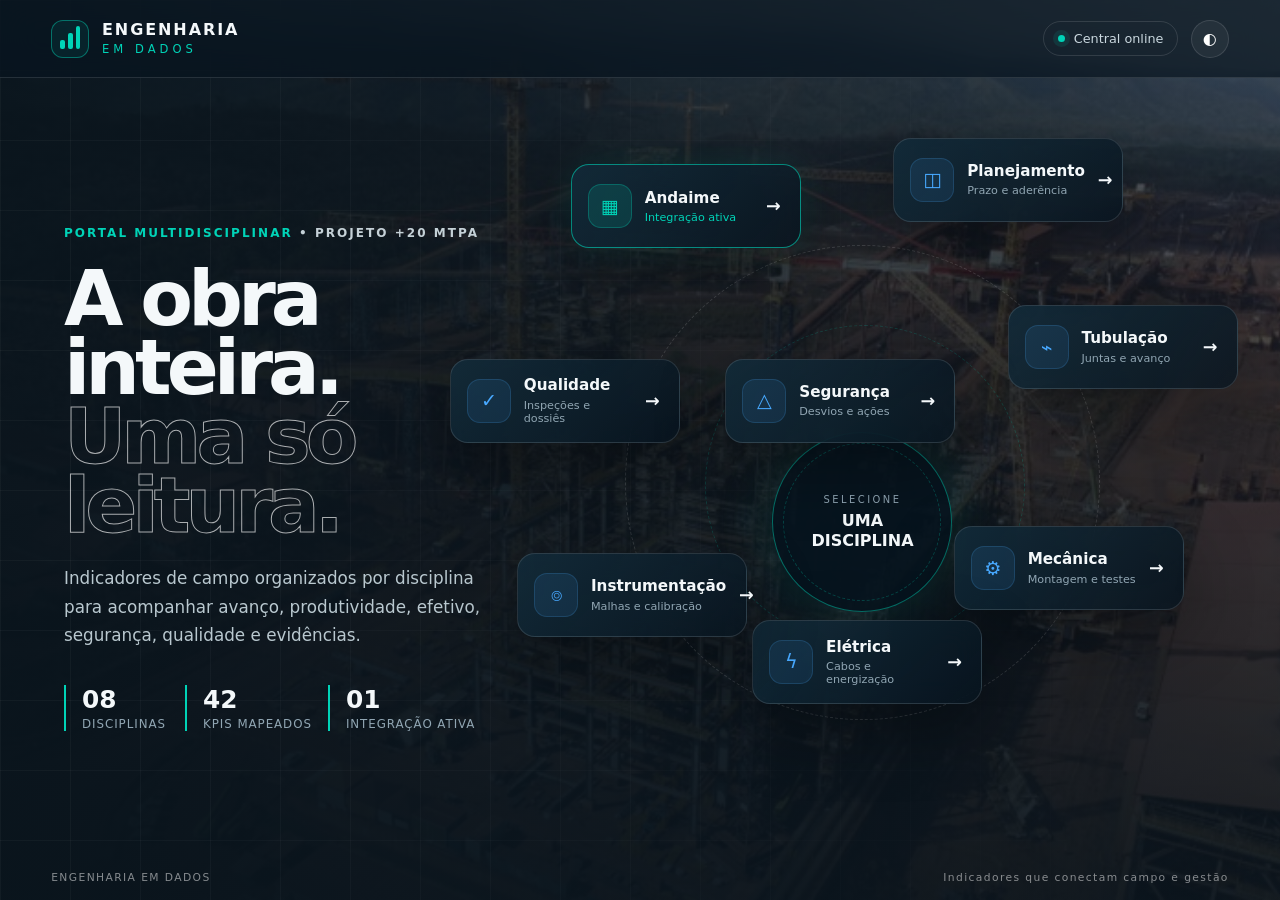
==== index.html @ c49f6bdc "Add files via upload" ====
<!doctype html>
<html lang="pt-BR">
<head>
  <meta charset="utf-8">
  <meta name="viewport" content="width=device-width,initial-scale=1">
  <meta name="theme-color" content="#07141f">
  <meta name="description" content="Engenharia em Dados — indicadores multidisciplinares para transformar dados de campo em decisões.">
  <title>Engenharia em Dados | Central de Indicadores</title>
  <link rel="icon" type="image/svg+xml" href="data:image/svg+xml,%3Csvg xmlns='http://www.w3.org/2000/svg' viewBox='0 0 64 64'%3E%3Crect width='64' height='64' rx='14' fill='%2307141f'/%3E%3Cpath d='M14 45V31h8v14zm14 0V20h8v25zm14 0V11h8v34z' fill='%2300d3b7'/%3E%3C/svg%3E">
  <link rel="stylesheet" href="assets/styles.css">
</head>
<body class="home-page">
  <a class="skip-link" href="#disciplinas">Ir para as disciplinas</a>
  <header class="site-header glass">
    <a class="brand" href="index.html" aria-label="Engenharia em Dados — início">
      <span class="brand-mark" aria-hidden="true"><i></i><i></i><i></i></span>
      <span><strong>ENGENHARIA</strong><em>EM DADOS</em></span>
    </a>
    <div class="header-actions">
      <span class="live-pill"><span></span> Central online</span>
      <button class="icon-button" id="themeToggle" aria-label="Alternar contraste" title="Alternar contraste">◐</button>
    </div>
  </header>

  <main>
    <section class="hero" aria-labelledby="titulo-principal">
      <div class="hero-backdrop" aria-hidden="true"></div>
      <div class="hero-grid" aria-hidden="true"></div>
      <div class="hero-content">
        <p class="eyebrow"><span>PORTAL MULTIDISCIPLINAR</span> • PROJETO +20 MTPA</p>
        <h1 id="titulo-principal">A obra inteira.<br><span>Uma só leitura.</span></h1>
        <p class="hero-copy">Indicadores de campo organizados por disciplina para acompanhar avanço, produtividade, efetivo, segurança, qualidade e evidências.</p>
        <div class="hero-summary" aria-label="Resumo do portal">
          <div><strong>08</strong><span>disciplinas</span></div>
          <div><strong>42</strong><span>KPIs mapeados</span></div>
          <div><strong>01</strong><span>integração ativa</span></div>
        </div>
      </div>

      <div class="discipline-orbit" id="disciplinas" aria-label="Escolha uma disciplina">
        <div class="orbit-title"><span>SELECIONE</span><strong>UMA DISCIPLINA</strong></div>
        <a class="discipline-node node-primary" href="andaime.html" style="--x:4%;--y:4%;--delay:0s">
          <span class="node-icon">▦</span><span><strong>Andaime</strong><small>Integração ativa</small></span><b>→</b>
        </a>
        <a class="discipline-node" href="planejamento.html" style="--x:52%;--y:0%;--delay:.3s">
          <span class="node-icon">◫</span><span><strong>Planejamento</strong><small>Prazo e aderência</small></span><b>→</b>
        </a>
        <a class="discipline-node" href="tubulacao.html" style="--x:69%;--y:25%;--delay:.7s">
          <span class="node-icon">⌁</span><span><strong>Tubulação</strong><small>Juntas e avanço</small></span><b>→</b>
        </a>
        <a class="discipline-node" href="mecanica.html" style="--x:61%;--y:58%;--delay:1s">
          <span class="node-icon">⚙</span><span><strong>Mecânica</strong><small>Montagem e testes</small></span><b>→</b>
        </a>
        <a class="discipline-node" href="eletrica.html" style="--x:31%;--y:72%;--delay:.5s">
          <span class="node-icon">ϟ</span><span><strong>Elétrica</strong><small>Cabos e energização</small></span><b>→</b>
        </a>
        <a class="discipline-node" href="instrumentacao.html" style="--x:-4%;--y:62%;--delay:.8s">
          <span class="node-icon">⌾</span><span><strong>Instrumentação</strong><small>Malhas e calibração</small></span><b>→</b>
        </a>
        <a class="discipline-node" href="qualidade.html" style="--x:-14%;--y:33%;--delay:.2s">
          <span class="node-icon">✓</span><span><strong>Qualidade</strong><small>Inspeções e dossiês</small></span><b>→</b>
        </a>
        <a class="discipline-node" href="seguranca.html" style="--x:27%;--y:33%;--delay:1.1s">
          <span class="node-icon">△</span><span><strong>Segurança</strong><small>Desvios e ações</small></span><b>→</b>
        </a>
        <div class="orbit-ring ring-one" aria-hidden="true"></div>
        <div class="orbit-ring ring-two" aria-hidden="true"></div>
      </div>
    </section>
  </main>

  <footer class="home-footer">
    <span>ENGENHARIA EM DADOS</span>
    <span>Indicadores que conectam campo e gestão</span>
  </footer>
  <script src="assets/app.js"></script>
</body>
</html>
---- assets/styles.css ----
:root{--bg:#07141f;--panel:#0d2230;--panel2:#112b3a;--line:rgba(255,255,255,.12);--text:#f4f8fa;--muted:#91a6b3;--accent:#00d3b7;--accent2:#ffb619;--danger:#ff5964;--info:#48a9ff;--shadow:0 24px 70px rgba(0,0,0,.32);--radius:22px}
*{box-sizing:border-box}html{scroll-behavior:smooth}body{margin:0;background:var(--bg);color:var(--text);font-family:Inter,ui-sans-serif,system-ui,-apple-system,BlinkMacSystemFont,"Segoe UI",sans-serif;min-height:100vh}a{color:inherit;text-decoration:none}button{font:inherit}.skip-link{position:fixed;left:1rem;top:-5rem;padding:.8rem 1rem;background:#fff;color:#000;z-index:1000;border-radius:.5rem}.skip-link:focus{top:1rem}.glass{background:rgba(7,20,31,.72);backdrop-filter:blur(18px);-webkit-backdrop-filter:blur(18px)}
.site-header{height:78px;display:flex;align-items:center;justify-content:space-between;padding:0 clamp(1rem,4vw,4rem);position:fixed;inset:0 0 auto;z-index:50;border-bottom:1px solid var(--line)}.brand{display:flex;gap:.8rem;align-items:center}.brand>span:last-child{display:flex;flex-direction:column;line-height:.9}.brand strong{font-size:1rem;letter-spacing:.12em}.brand em{font-size:.72rem;color:var(--accent);font-style:normal;letter-spacing:.35em;margin-top:.38rem}.brand-mark{width:38px;height:38px;display:flex;gap:3px;align-items:flex-end;padding:8px;border:1px solid rgba(0,211,183,.45);border-radius:12px;background:rgba(0,211,183,.08)}.brand-mark i{display:block;width:6px;background:var(--accent);border-radius:2px}.brand-mark i:nth-child(1){height:9px}.brand-mark i:nth-child(2){height:16px}.brand-mark i:nth-child(3){height:23px}.header-actions{display:flex;gap:.8rem;align-items:center}.live-pill{display:flex;align-items:center;gap:.55rem;color:#c9d7de;font-size:.8rem;padding:.55rem .85rem;border:1px solid var(--line);border-radius:99px}.live-pill>span{width:7px;height:7px;background:var(--accent);border-radius:50%;box-shadow:0 0 0 5px rgba(0,211,183,.1)}.icon-button{width:38px;height:38px;border:1px solid var(--line);border-radius:50%;color:#fff;background:rgba(255,255,255,.05);cursor:pointer}
.hero{min-height:100vh;position:relative;overflow:hidden;display:grid;grid-template-columns:minmax(320px,.8fr) minmax(610px,1.2fr);align-items:center;padding:110px clamp(1.2rem,5vw,6rem) 65px;gap:2rem}.hero-backdrop{position:absolute;inset:0;background:linear-gradient(90deg,rgba(7,20,31,.97) 0%,rgba(7,20,31,.82) 42%,rgba(7,20,31,.54) 100%),linear-gradient(0deg,rgba(7,20,31,.85),rgba(7,20,31,.1)),url("obra-s11d.jpeg") center/cover no-repeat;filter:saturate(.8)}.hero-grid{position:absolute;inset:0;background-image:linear-gradient(rgba(255,255,255,.035) 1px,transparent 1px),linear-gradient(90deg,rgba(255,255,255,.035) 1px,transparent 1px);background-size:70px 70px;mask-image:linear-gradient(90deg,#000,transparent)}.hero-content,.discipline-orbit{position:relative;z-index:2}.eyebrow{color:#c5d1d7;font-weight:600;font-size:.75rem;letter-spacing:.17em}.eyebrow span{color:var(--accent)}.hero h1{font-size:clamp(3.2rem,6vw,6.8rem);line-height:.9;letter-spacing:-.065em;margin:1.5rem 0}.hero h1 span{color:transparent;-webkit-text-stroke:1px rgba(255,255,255,.65)}.hero-copy{max-width:590px;color:#b9c8cf;font-size:1.05rem;line-height:1.7}.hero-summary{margin-top:2.2rem;display:flex;gap:1rem}.hero-summary div{display:flex;flex-direction:column;padding-left:1rem;border-left:2px solid var(--accent);min-width:105px}.hero-summary strong{font-size:1.55rem}.hero-summary span{color:var(--muted);font-size:.74rem;text-transform:uppercase;letter-spacing:.08em;margin-top:.2rem}
.discipline-orbit{height:670px;min-width:650px}.orbit-title{position:absolute;left:34%;top:44%;width:180px;height:180px;border-radius:50%;display:flex;flex-direction:column;align-items:center;justify-content:center;text-align:center;background:rgba(7,20,31,.85);border:1px solid rgba(0,211,183,.48);box-shadow:0 0 60px rgba(0,211,183,.12);z-index:4}.orbit-title:before{content:"";position:absolute;inset:10px;border:1px dashed rgba(0,211,183,.25);border-radius:50%}.orbit-title span{font-size:.62rem;letter-spacing:.25em;color:var(--muted)}.orbit-title strong{font-size:1rem;max-width:110px;line-height:1.25;margin-top:.4rem}.orbit-ring{position:absolute;border:1px dashed rgba(255,255,255,.14);border-radius:50%;pointer-events:none}.ring-one{width:475px;height:475px;left:12%;top:16%;animation:spin 40s linear infinite}.ring-two{width:320px;height:320px;left:24%;top:28%;border-color:rgba(0,211,183,.18);animation:spin 26s linear reverse infinite}.discipline-node{--x:0;--y:0;position:absolute;left:var(--x);top:var(--y);width:230px;min-height:84px;padding:1rem;display:grid;grid-template-columns:44px 1fr 18px;align-items:center;gap:.8rem;background:linear-gradient(135deg,rgba(18,43,58,.9),rgba(7,20,31,.78));border:1px solid var(--line);border-radius:18px;box-shadow:var(--shadow);backdrop-filter:blur(14px);animation:float 5s ease-in-out infinite;animation-delay:var(--delay);transition:.25s ease;z-index:5}.discipline-node:hover,.discipline-node:focus-visible{transform:translateY(-7px) scale(1.025);border-color:var(--accent);background:rgba(13,34,48,.96);outline:none}.discipline-node:hover b{transform:translateX(4px);color:var(--accent)}.discipline-node strong{display:block;font-size:.95rem}.discipline-node small{display:block;color:var(--muted);font-size:.7rem;margin-top:.28rem}.discipline-node b{font-size:1.1rem;transition:.2s}.node-icon{width:44px;height:44px;border-radius:13px;display:grid;place-items:center;background:rgba(72,169,255,.1);color:var(--info);font-size:1.2rem;border:1px solid rgba(72,169,255,.18)}.node-primary{border-color:rgba(0,211,183,.6);box-shadow:0 24px 70px rgba(0,0,0,.3),0 0 36px rgba(0,211,183,.12)}.node-primary .node-icon{background:rgba(0,211,183,.14);color:var(--accent);border-color:rgba(0,211,183,.28)}.node-primary small{color:var(--accent)}.home-footer{position:absolute;bottom:0;left:0;right:0;z-index:10;display:flex;justify-content:space-between;padding:1rem clamp(1rem,4vw,4rem);font-size:.67rem;letter-spacing:.13em;color:rgba(255,255,255,.5)}
@keyframes float{0%,100%{margin-top:0}50%{margin-top:-9px}}@keyframes spin{to{transform:rotate(360deg)}}

/* Dashboard */
.dashboard-page{background:#07131d}.dashboard-header{position:sticky}.dashboard-shell{display:grid;grid-template-columns:260px 1fr;min-height:100vh;padding-top:78px}.sidebar{position:sticky;top:78px;height:calc(100vh - 78px);padding:1.3rem 1rem;border-right:1px solid var(--line);background:#081923;overflow:auto}.side-back{display:flex;align-items:center;gap:.7rem;padding:.75rem;color:var(--muted);font-size:.85rem;border-radius:10px}.side-back:hover{background:rgba(255,255,255,.05);color:#fff}.discipline-badge{margin:1rem 0 1.5rem;padding:1rem;border:1px solid rgba(0,211,183,.22);background:linear-gradient(135deg,rgba(0,211,183,.11),rgba(72,169,255,.05));border-radius:16px}.discipline-badge small{color:var(--accent);font-size:.65rem;letter-spacing:.16em}.discipline-badge h2{margin:.45rem 0 0;font-size:1.25rem}.side-nav{display:flex;flex-direction:column;gap:.35rem}.side-nav a{display:flex;align-items:center;gap:.75rem;padding:.78rem;border-radius:10px;color:#9eb0ba;font-size:.86rem}.side-nav a.active,.side-nav a:hover{background:rgba(255,255,255,.055);color:#fff}.side-nav a.active{border-left:2px solid var(--accent)}.side-foot{margin-top:2rem;padding:1rem;border:1px solid var(--line);border-radius:14px;font-size:.75rem;color:var(--muted);line-height:1.55}.side-foot strong{color:#fff;display:block;margin-bottom:.3rem}.dashboard-main{padding:2rem clamp(1rem,3vw,3rem) 4rem;min-width:0}.dash-top{display:flex;justify-content:space-between;align-items:flex-end;gap:1rem;margin-bottom:1.5rem}.dash-top p{margin:0;color:var(--accent);font-size:.72rem;letter-spacing:.14em}.dash-top h1{margin:.4rem 0 0;font-size:clamp(1.8rem,3vw,3rem);letter-spacing:-.04em}.dash-date{color:var(--muted);font-size:.8rem;border:1px solid var(--line);padding:.65rem .9rem;border-radius:12px;background:rgba(255,255,255,.025)}.integration-banner{display:flex;justify-content:space-between;gap:1rem;align-items:center;padding:1rem 1.2rem;border:1px solid rgba(0,211,183,.3);background:linear-gradient(90deg,rgba(0,211,183,.1),rgba(0,211,183,.03));border-radius:16px;margin-bottom:1.2rem}.integration-banner strong{display:block;font-size:.9rem}.integration-banner span{color:var(--muted);font-size:.75rem}.integration-banner a{padding:.7rem 1rem;background:var(--accent);color:#04201b;font-weight:800;border-radius:10px;font-size:.78rem}.integration-banner.inactive{border-color:var(--line);background:rgba(255,255,255,.025)}.integration-banner.inactive a{background:#203541;color:#98aab3;pointer-events:none}.kpi-grid{display:grid;grid-template-columns:repeat(4,minmax(150px,1fr));gap:1rem}.kpi-card,.panel{background:linear-gradient(145deg,rgba(17,43,58,.82),rgba(10,27,38,.86));border:1px solid var(--line);border-radius:var(--radius);box-shadow:0 15px 40px rgba(0,0,0,.13)}.kpi-card{padding:1.15rem;position:relative;overflow:hidden}.kpi-card:after{content:"";position:absolute;width:70px;height:70px;right:-25px;top:-25px;border-radius:50%;background:var(--card-color, var(--accent));opacity:.08}.kpi-label{display:flex;justify-content:space-between;color:var(--muted);font-size:.72rem;text-transform:uppercase;letter-spacing:.07em}.kpi-value{font-size:2rem;font-weight:800;margin:.65rem 0 .4rem;letter-spacing:-.05em}.kpi-foot{font-size:.72rem;color:#a9bac3}.trend-up{color:var(--accent)}.trend-warn{color:var(--accent2)}.trend-down{color:var(--danger)}.dashboard-grid{display:grid;grid-template-columns:1.35fr .85fr;gap:1rem;margin-top:1rem}.panel{padding:1.2rem;min-width:0}.panel-wide{grid-column:1/-1}.panel-head{display:flex;justify-content:space-between;align-items:center;margin-bottom:1.1rem}.panel-head h3{font-size:.95rem;margin:0}.panel-head span{color:var(--muted);font-size:.7rem}.bar-chart{height:230px;display:flex;align-items:flex-end;gap:clamp(.4rem,2vw,1rem);padding-top:1rem;border-bottom:1px solid var(--line);background:repeating-linear-gradient(to top,transparent 0,transparent 54px,rgba(255,255,255,.045) 55px)}.bar-col{height:100%;flex:1;display:flex;flex-direction:column;justify-content:flex-end;align-items:center;gap:.5rem}.bar{width:min(42px,70%);height:var(--h);background:linear-gradient(to top,var(--accent),#55ead6);border-radius:8px 8px 2px 2px;position:relative;min-height:5px}.bar.plan{position:absolute;bottom:0;width:100%;height:var(--plan);background:transparent;border-top:2px dashed rgba(255,182,25,.75);border-radius:0}.bar-col small{color:var(--muted);font-size:.65rem}.bar-col b{font-size:.68rem}.donut-wrap{display:grid;place-items:center;padding:1rem 0}.donut{width:170px;height:170px;border-radius:50%;display:grid;place-items:center;background:conic-gradient(var(--accent) 0 72%,var(--accent2) 72% 86%,var(--danger) 86% 100%);position:relative}.donut:after{content:"";position:absolute;inset:24px;border-radius:50%;background:#102633}.donut-center{z-index:2;text-align:center}.donut-center strong{display:block;font-size:1.8rem}.donut-center span{font-size:.68rem;color:var(--muted)}.legend{display:flex;justify-content:center;gap:.8rem;flex-wrap:wrap;color:var(--muted);font-size:.68rem}.legend i{display:inline-block;width:7px;height:7px;border-radius:50%;margin-right:.3rem}.activity-list{display:grid;grid-template-columns:repeat(3,1fr);gap:.8rem}.activity{padding:1rem;border:1px solid var(--line);border-radius:14px;background:rgba(255,255,255,.018)}.activity-top{display:flex;justify-content:space-between;gap:.5rem;font-size:.75rem}.activity-top strong{white-space:nowrap;overflow:hidden;text-overflow:ellipsis}.status{font-size:.61rem;padding:.25rem .45rem;border-radius:99px;color:var(--accent);background:rgba(0,211,183,.1)}.activity p{font-size:.72rem;color:var(--muted);height:2.5em;line-height:1.25}.progress{height:6px;background:rgba(255,255,255,.07);border-radius:99px;overflow:hidden}.progress span{display:block;height:100%;width:var(--p);background:var(--accent);border-radius:inherit}.activity-foot{margin-top:.55rem;display:flex;justify-content:space-between;font-size:.66rem;color:var(--muted)}.evidence-grid{display:grid;grid-template-columns:repeat(4,1fr);gap:.7rem}.evidence{aspect-ratio:16/10;border-radius:12px;overflow:hidden;position:relative;background:url("obra-s11d.jpeg") center/cover}.evidence:nth-child(2){background-position:30% 50%}.evidence:nth-child(3){background-position:70% 30%}.evidence:nth-child(4){background-position:90% 60%}.evidence:after{content:attr(data-label);position:absolute;inset:auto 0 0;padding:.65rem;background:linear-gradient(transparent,rgba(0,0,0,.9));font-size:.65rem}.mobile-menu{display:none}
.light-mode{--bg:#eef3f5;--panel:#fff;--panel2:#fff;--text:#0a1b25;--muted:#5e7380;--line:rgba(6,31,45,.12);background:#eef3f5}.light-mode .site-header{background:rgba(238,243,245,.85)}.light-mode .icon-button{color:#0a1b25}.light-mode .dashboard-page{background:#eef3f5}.light-mode .sidebar{background:#f7fafb}.light-mode .kpi-card,.light-mode .panel{background:#fff}.light-mode .donut:after{background:#fff}
@media(max-width:1050px){.hero{grid-template-columns:1fr;padding-top:120px}.hero-content{max-width:720px}.discipline-orbit{min-width:0;width:min(720px,100%);margin:auto}.home-footer{position:relative;background:#07141f}.kpi-grid{grid-template-columns:repeat(2,1fr)}.dashboard-grid{grid-template-columns:1fr}.activity-list{grid-template-columns:1fr}.panel-wide{grid-column:auto}}
@media(max-width:760px){.site-header{height:68px}.live-pill{display:none}.hero{padding:96px 1rem 3rem}.hero h1{font-size:3.4rem}.hero-summary{gap:.4rem}.hero-summary div{min-width:0;flex:1}.discipline-orbit{height:auto;display:grid;grid-template-columns:1fr;gap:.7rem;padding-top:1rem}.orbit-title,.orbit-ring{display:none}.discipline-node{position:relative;inset:auto!important;width:100%;animation:none;min-height:74px}.home-footer{flex-direction:column;gap:.4rem}.dashboard-shell{display:block;padding-top:68px}.sidebar{position:fixed;top:68px;left:0;width:270px;z-index:40;transform:translateX(-105%);transition:.25s}.sidebar.open{transform:none}.dashboard-main{padding:1rem}.mobile-menu{display:block}.dash-top{align-items:flex-start}.dash-date{font-size:.68rem}.kpi-grid{grid-template-columns:1fr 1fr;gap:.7rem}.kpi-card{padding:.9rem}.kpi-value{font-size:1.5rem}.dashboard-grid{gap:.7rem}.evidence-grid{grid-template-columns:1fr 1fr}.integration-banner{align-items:flex-start;flex-direction:column}.integration-banner a{width:100%;text-align:center}}
@media(max-width:430px){.hero h1{font-size:2.8rem}.hero-summary span{font-size:.6rem}.brand strong{font-size:.82rem}.brand em{font-size:.6rem}.kpi-grid{grid-template-columns:1fr}.evidence-grid{grid-template-columns:1fr}.dash-date{display:none}}
@media(prefers-reduced-motion:reduce){*{animation:none!important;scroll-behavior:auto!important}}
.client-logos{display:flex!important;align-items:center;gap:.5rem;margin-bottom:.55rem}.client-logos img{height:24px;width:auto;max-width:72px;object-fit:contain;background:#fff;border-radius:5px;padding:3px}.client-logos img:first-child{height:28px}
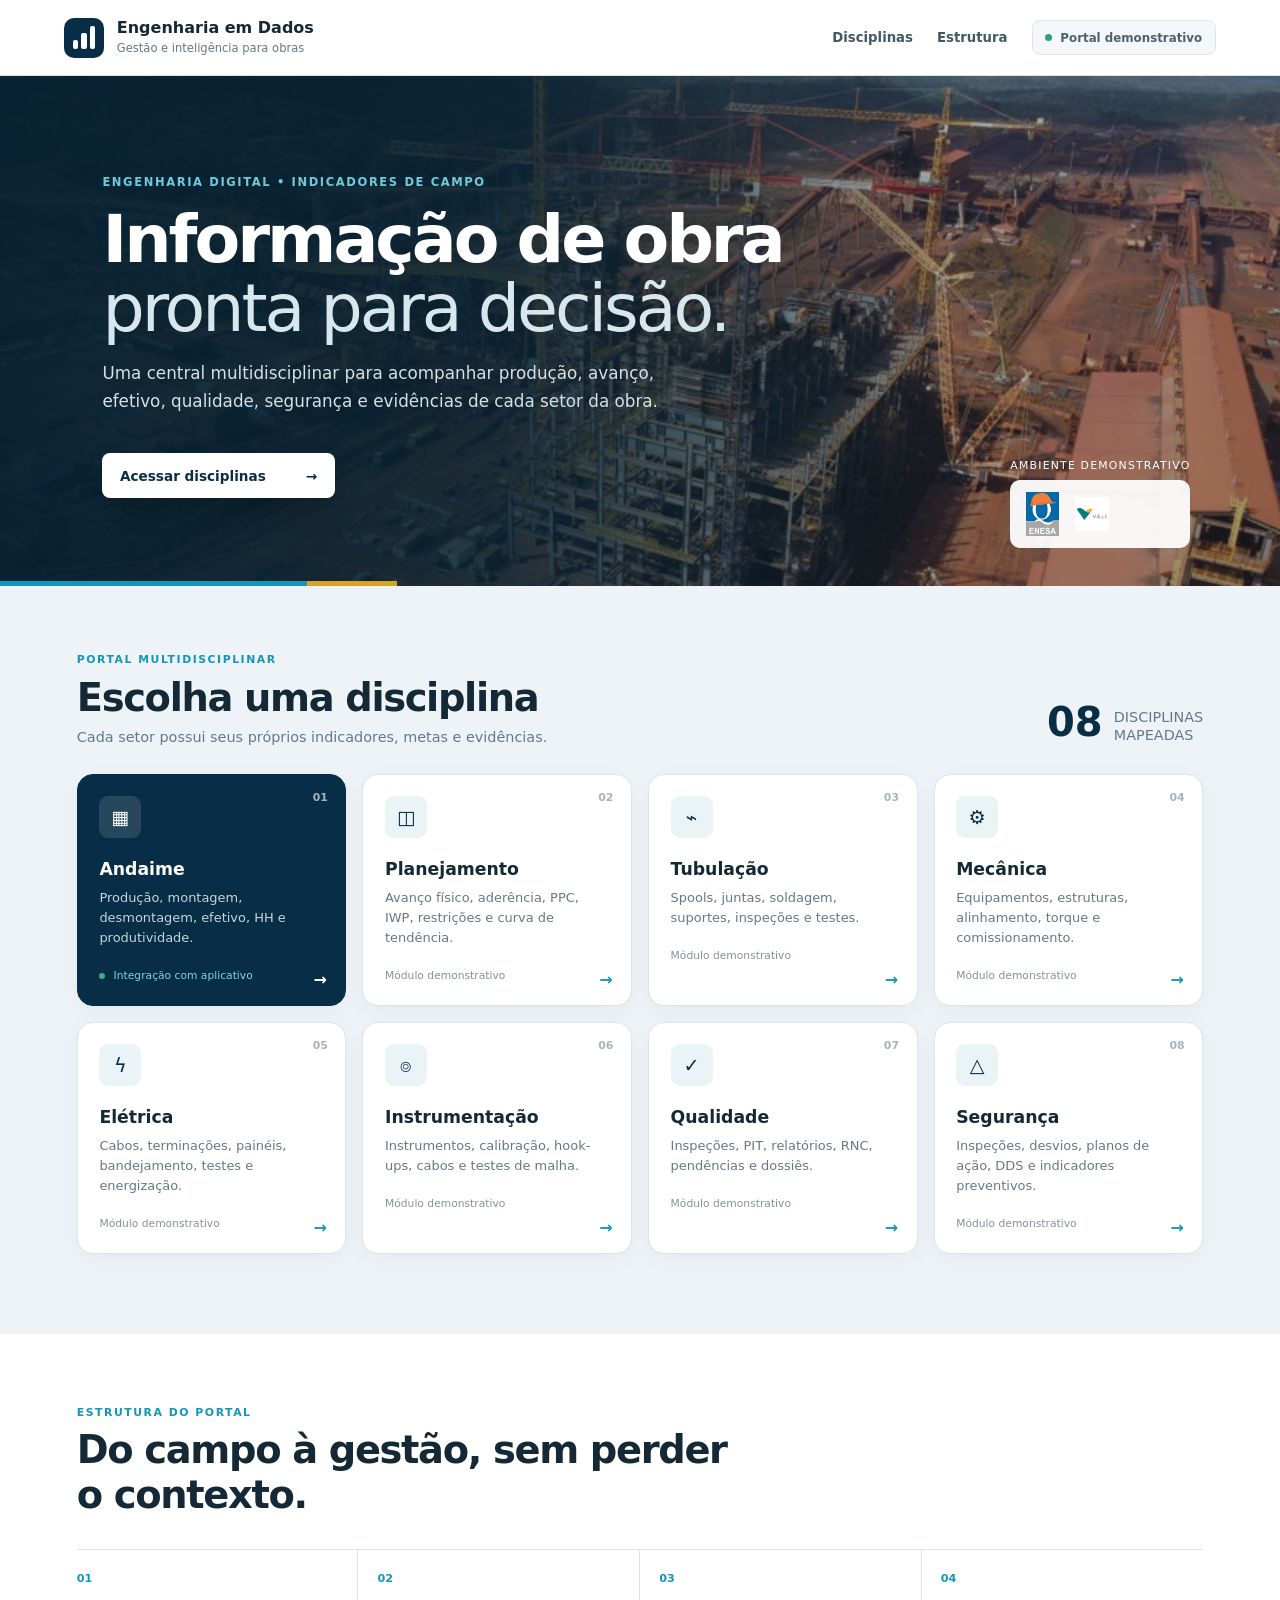
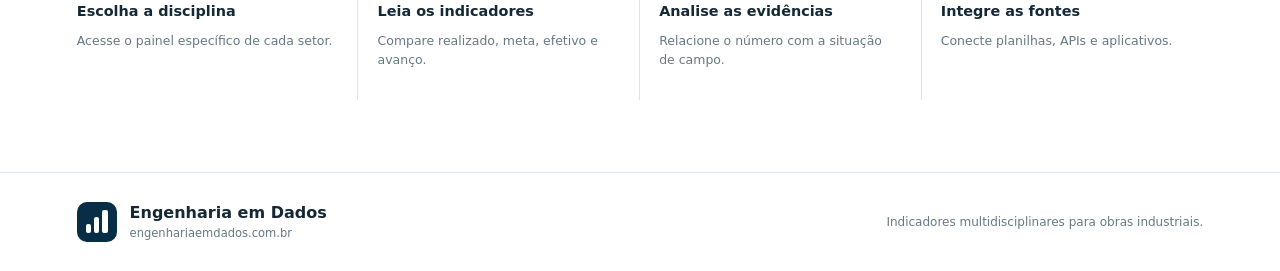
==== commit 307fbfb5: "Add files via upload" ====
--- a/index.html
+++ b/index.html
@@ -3,76 +3,52 @@
 <head>
   <meta charset="utf-8">
   <meta name="viewport" content="width=device-width,initial-scale=1">
-  <meta name="theme-color" content="#07141f">
-  <meta name="description" content="Engenharia em Dados — indicadores multidisciplinares para transformar dados de campo em decisões.">
-  <title>Engenharia em Dados | Central de Indicadores</title>
-  <link rel="icon" type="image/svg+xml" href="data:image/svg+xml,%3Csvg xmlns='http://www.w3.org/2000/svg' viewBox='0 0 64 64'%3E%3Crect width='64' height='64' rx='14' fill='%2307141f'/%3E%3Cpath d='M14 45V31h8v14zm14 0V20h8v25zm14 0V11h8v34z' fill='%2300d3b7'/%3E%3C/svg%3E">
+  <meta name="theme-color" content="#ffffff">
+  <meta name="description" content="Engenharia em Dados — indicadores multidisciplinares para gestão de obras industriais.">
+  <title>Engenharia em Dados | Indicadores de Obra</title>
+  <link rel="icon" type="image/svg+xml" href="data:image/svg+xml,%3Csvg xmlns='http://www.w3.org/2000/svg' viewBox='0 0 64 64'%3E%3Crect width='64' height='64' rx='14' fill='%23082d46'/%3E%3Cpath d='M14 45V31h8v14zm14 0V20h8v25zm14 0V11h8v34z' fill='%23ffffff'/%3E%3C/svg%3E">
   <link rel="stylesheet" href="assets/styles.css">
 </head>
 <body class="home-page">
   <a class="skip-link" href="#disciplinas">Ir para as disciplinas</a>
-  <header class="site-header glass">
+  <header class="site-header">
     <a class="brand" href="index.html" aria-label="Engenharia em Dados — início">
       <span class="brand-mark" aria-hidden="true"><i></i><i></i><i></i></span>
-      <span><strong>ENGENHARIA</strong><em>EM DADOS</em></span>
+      <span><strong>Engenharia em Dados</strong><em>Gestão e inteligência para obras</em></span>
     </a>
-    <div class="header-actions">
-      <span class="live-pill"><span></span> Central online</span>
-      <button class="icon-button" id="themeToggle" aria-label="Alternar contraste" title="Alternar contraste">◐</button>
-    </div>
+    <nav class="top-nav" aria-label="Navegação principal">
+      <a href="#disciplinas">Disciplinas</a><a href="#estrutura">Estrutura</a>
+      <span class="status-pill"><i></i> Portal demonstrativo</span>
+    </nav>
   </header>
-
   <main>
     <section class="hero" aria-labelledby="titulo-principal">
-      <div class="hero-backdrop" aria-hidden="true"></div>
-      <div class="hero-grid" aria-hidden="true"></div>
       <div class="hero-content">
-        <p class="eyebrow"><span>PORTAL MULTIDISCIPLINAR</span> • PROJETO +20 MTPA</p>
-        <h1 id="titulo-principal">A obra inteira.<br><span>Uma só leitura.</span></h1>
-        <p class="hero-copy">Indicadores de campo organizados por disciplina para acompanhar avanço, produtividade, efetivo, segurança, qualidade e evidências.</p>
-        <div class="hero-summary" aria-label="Resumo do portal">
-          <div><strong>08</strong><span>disciplinas</span></div>
-          <div><strong>42</strong><span>KPIs mapeados</span></div>
-          <div><strong>01</strong><span>integração ativa</span></div>
-        </div>
+        <p class="eyebrow">ENGENHARIA DIGITAL • INDICADORES DE CAMPO</p>
+        <h1 id="titulo-principal">Informação de obra<br><span>pronta para decisão.</span></h1>
+        <p class="hero-copy">Uma central multidisciplinar para acompanhar produção, avanço, efetivo, qualidade, segurança e evidências de cada setor da obra.</p>
+        <a class="primary-button" href="#disciplinas">Acessar disciplinas <span>→</span></a>
       </div>
-
-      <div class="discipline-orbit" id="disciplinas" aria-label="Escolha uma disciplina">
-        <div class="orbit-title"><span>SELECIONE</span><strong>UMA DISCIPLINA</strong></div>
-        <a class="discipline-node node-primary" href="andaime.html" style="--x:4%;--y:4%;--delay:0s">
-          <span class="node-icon">▦</span><span><strong>Andaime</strong><small>Integração ativa</small></span><b>→</b>
-        </a>
-        <a class="discipline-node" href="planejamento.html" style="--x:52%;--y:0%;--delay:.3s">
-          <span class="node-icon">◫</span><span><strong>Planejamento</strong><small>Prazo e aderência</small></span><b>→</b>
-        </a>
-        <a class="discipline-node" href="tubulacao.html" style="--x:69%;--y:25%;--delay:.7s">
-          <span class="node-icon">⌁</span><span><strong>Tubulação</strong><small>Juntas e avanço</small></span><b>→</b>
-        </a>
-        <a class="discipline-node" href="mecanica.html" style="--x:61%;--y:58%;--delay:1s">
-          <span class="node-icon">⚙</span><span><strong>Mecânica</strong><small>Montagem e testes</small></span><b>→</b>
-        </a>
-        <a class="discipline-node" href="eletrica.html" style="--x:31%;--y:72%;--delay:.5s">
-          <span class="node-icon">ϟ</span><span><strong>Elétrica</strong><small>Cabos e energização</small></span><b>→</b>
-        </a>
-        <a class="discipline-node" href="instrumentacao.html" style="--x:-4%;--y:62%;--delay:.8s">
-          <span class="node-icon">⌾</span><span><strong>Instrumentação</strong><small>Malhas e calibração</small></span><b>→</b>
-        </a>
-        <a class="discipline-node" href="qualidade.html" style="--x:-14%;--y:33%;--delay:.2s">
-          <span class="node-icon">✓</span><span><strong>Qualidade</strong><small>Inspeções e dossiês</small></span><b>→</b>
-        </a>
-        <a class="discipline-node" href="seguranca.html" style="--x:27%;--y:33%;--delay:1.1s">
-          <span class="node-icon">△</span><span><strong>Segurança</strong><small>Desvios e ações</small></span><b>→</b>
-        </a>
-        <div class="orbit-ring ring-one" aria-hidden="true"></div>
-        <div class="orbit-ring ring-two" aria-hidden="true"></div>
+      <div class="hero-partners"><span>Ambiente demonstrativo</span><div><img src="assets/logo-enesa.png" alt="ENESA"><img src="assets/logo-vale.png" alt="Vale"></div></div>
+    </section>
+    <section class="discipline-section" id="disciplinas">
+      <div class="section-heading"><div><p>PORTAL MULTIDISCIPLINAR</p><h2>Escolha uma disciplina</h2><span>Cada setor possui seus próprios indicadores, metas e evidências.</span></div><div class="section-count"><strong>08</strong><span>disciplinas<br>mapeadas</span></div></div>
+      <div class="discipline-grid">
+        <a class="discipline-card featured" href="andaime.html"><span class="card-index">01</span><span class="card-icon">▦</span><div><strong>Andaime</strong><p>Produção, montagem, desmontagem, efetivo, HH e produtividade.</p><small><i></i> Integração com aplicativo</small></div><b>→</b></a>
+        <a class="discipline-card" href="planejamento.html"><span class="card-index">02</span><span class="card-icon">◫</span><div><strong>Planejamento</strong><p>Avanço físico, aderência, PPC, IWP, restrições e curva de tendência.</p><small>Módulo demonstrativo</small></div><b>→</b></a>
+        <a class="discipline-card" href="tubulacao.html"><span class="card-index">03</span><span class="card-icon">⌁</span><div><strong>Tubulação</strong><p>Spools, juntas, soldagem, suportes, inspeções e testes.</p><small>Módulo demonstrativo</small></div><b>→</b></a>
+        <a class="discipline-card" href="mecanica.html"><span class="card-index">04</span><span class="card-icon">⚙</span><div><strong>Mecânica</strong><p>Equipamentos, estruturas, alinhamento, torque e comissionamento.</p><small>Módulo demonstrativo</small></div><b>→</b></a>
+        <a class="discipline-card" href="eletrica.html"><span class="card-index">05</span><span class="card-icon">ϟ</span><div><strong>Elétrica</strong><p>Cabos, terminações, painéis, bandejamento, testes e energização.</p><small>Módulo demonstrativo</small></div><b>→</b></a>
+        <a class="discipline-card" href="instrumentacao.html"><span class="card-index">06</span><span class="card-icon">⌾</span><div><strong>Instrumentação</strong><p>Instrumentos, calibração, hook-ups, cabos e testes de malha.</p><small>Módulo demonstrativo</small></div><b>→</b></a>
+        <a class="discipline-card" href="qualidade.html"><span class="card-index">07</span><span class="card-icon">✓</span><div><strong>Qualidade</strong><p>Inspeções, PIT, relatórios, RNC, pendências e dossiês.</p><small>Módulo demonstrativo</small></div><b>→</b></a>
+        <a class="discipline-card" href="seguranca.html"><span class="card-index">08</span><span class="card-icon">△</span><div><strong>Segurança</strong><p>Inspeções, desvios, planos de ação, DDS e indicadores preventivos.</p><small>Módulo demonstrativo</small></div><b>→</b></a>
       </div>
     </section>
+    <section class="structure-section" id="estrutura">
+      <div><p>ESTRUTURA DO PORTAL</p><h2>Do campo à gestão, sem perder o contexto.</h2></div>
+      <ol><li><span>01</span><strong>Escolha a disciplina</strong><p>Acesse o painel específico de cada setor.</p></li><li><span>02</span><strong>Leia os indicadores</strong><p>Compare realizado, meta, efetivo e avanço.</p></li><li><span>03</span><strong>Analise as evidências</strong><p>Relacione o número com a situação de campo.</p></li><li><span>04</span><strong>Integre as fontes</strong><p>Conecte planilhas, APIs e aplicativos.</p></li></ol>
+    </section>
   </main>
-
-  <footer class="home-footer">
-    <span>ENGENHARIA EM DADOS</span>
-    <span>Indicadores que conectam campo e gestão</span>
-  </footer>
+  <footer class="home-footer"><div class="brand"><span class="brand-mark"><i></i><i></i><i></i></span><span><strong>Engenharia em Dados</strong><em>engenhariaemdados.com.br</em></span></div><p>Indicadores multidisciplinares para obras industriais.</p></footer>
   <script src="assets/app.js"></script>
-</body>
-</html>
+</body></html>
--- a/assets/styles.css
+++ b/assets/styles.css
@@ -1,15 +1,12 @@
-:root{--bg:#07141f;--panel:#0d2230;--panel2:#112b3a;--line:rgba(255,255,255,.12);--text:#f4f8fa;--muted:#91a6b3;--accent:#00d3b7;--accent2:#ffb619;--danger:#ff5964;--info:#48a9ff;--shadow:0 24px 70px rgba(0,0,0,.32);--radius:22px}
-*{box-sizing:border-box}html{scroll-behavior:smooth}body{margin:0;background:var(--bg);color:var(--text);font-family:Inter,ui-sans-serif,system-ui,-apple-system,BlinkMacSystemFont,"Segoe UI",sans-serif;min-height:100vh}a{color:inherit;text-decoration:none}button{font:inherit}.skip-link{position:fixed;left:1rem;top:-5rem;padding:.8rem 1rem;background:#fff;color:#000;z-index:1000;border-radius:.5rem}.skip-link:focus{top:1rem}.glass{background:rgba(7,20,31,.72);backdrop-filter:blur(18px);-webkit-backdrop-filter:blur(18px)}
-.site-header{height:78px;display:flex;align-items:center;justify-content:space-between;padding:0 clamp(1rem,4vw,4rem);position:fixed;inset:0 0 auto;z-index:50;border-bottom:1px solid var(--line)}.brand{display:flex;gap:.8rem;align-items:center}.brand>span:last-child{display:flex;flex-direction:column;line-height:.9}.brand strong{font-size:1rem;letter-spacing:.12em}.brand em{font-size:.72rem;color:var(--accent);font-style:normal;letter-spacing:.35em;margin-top:.38rem}.brand-mark{width:38px;height:38px;display:flex;gap:3px;align-items:flex-end;padding:8px;border:1px solid rgba(0,211,183,.45);border-radius:12px;background:rgba(0,211,183,.08)}.brand-mark i{display:block;width:6px;background:var(--accent);border-radius:2px}.brand-mark i:nth-child(1){height:9px}.brand-mark i:nth-child(2){height:16px}.brand-mark i:nth-child(3){height:23px}.header-actions{display:flex;gap:.8rem;align-items:center}.live-pill{display:flex;align-items:center;gap:.55rem;color:#c9d7de;font-size:.8rem;padding:.55rem .85rem;border:1px solid var(--line);border-radius:99px}.live-pill>span{width:7px;height:7px;background:var(--accent);border-radius:50%;box-shadow:0 0 0 5px rgba(0,211,183,.1)}.icon-button{width:38px;height:38px;border:1px solid var(--line);border-radius:50%;color:#fff;background:rgba(255,255,255,.05);cursor:pointer}
-.hero{min-height:100vh;position:relative;overflow:hidden;display:grid;grid-template-columns:minmax(320px,.8fr) minmax(610px,1.2fr);align-items:center;padding:110px clamp(1.2rem,5vw,6rem) 65px;gap:2rem}.hero-backdrop{position:absolute;inset:0;background:linear-gradient(90deg,rgba(7,20,31,.97) 0%,rgba(7,20,31,.82) 42%,rgba(7,20,31,.54) 100%),linear-gradient(0deg,rgba(7,20,31,.85),rgba(7,20,31,.1)),url("obra-s11d.jpeg") center/cover no-repeat;filter:saturate(.8)}.hero-grid{position:absolute;inset:0;background-image:linear-gradient(rgba(255,255,255,.035) 1px,transparent 1px),linear-gradient(90deg,rgba(255,255,255,.035) 1px,transparent 1px);background-size:70px 70px;mask-image:linear-gradient(90deg,#000,transparent)}.hero-content,.discipline-orbit{position:relative;z-index:2}.eyebrow{color:#c5d1d7;font-weight:600;font-size:.75rem;letter-spacing:.17em}.eyebrow span{color:var(--accent)}.hero h1{font-size:clamp(3.2rem,6vw,6.8rem);line-height:.9;letter-spacing:-.065em;margin:1.5rem 0}.hero h1 span{color:transparent;-webkit-text-stroke:1px rgba(255,255,255,.65)}.hero-copy{max-width:590px;color:#b9c8cf;font-size:1.05rem;line-height:1.7}.hero-summary{margin-top:2.2rem;display:flex;gap:1rem}.hero-summary div{display:flex;flex-direction:column;padding-left:1rem;border-left:2px solid var(--accent);min-width:105px}.hero-summary strong{font-size:1.55rem}.hero-summary span{color:var(--muted);font-size:.74rem;text-transform:uppercase;letter-spacing:.08em;margin-top:.2rem}
-.discipline-orbit{height:670px;min-width:650px}.orbit-title{position:absolute;left:34%;top:44%;width:180px;height:180px;border-radius:50%;display:flex;flex-direction:column;align-items:center;justify-content:center;text-align:center;background:rgba(7,20,31,.85);border:1px solid rgba(0,211,183,.48);box-shadow:0 0 60px rgba(0,211,183,.12);z-index:4}.orbit-title:before{content:"";position:absolute;inset:10px;border:1px dashed rgba(0,211,183,.25);border-radius:50%}.orbit-title span{font-size:.62rem;letter-spacing:.25em;color:var(--muted)}.orbit-title strong{font-size:1rem;max-width:110px;line-height:1.25;margin-top:.4rem}.orbit-ring{position:absolute;border:1px dashed rgba(255,255,255,.14);border-radius:50%;pointer-events:none}.ring-one{width:475px;height:475px;left:12%;top:16%;animation:spin 40s linear infinite}.ring-two{width:320px;height:320px;left:24%;top:28%;border-color:rgba(0,211,183,.18);animation:spin 26s linear reverse infinite}.discipline-node{--x:0;--y:0;position:absolute;left:var(--x);top:var(--y);width:230px;min-height:84px;padding:1rem;display:grid;grid-template-columns:44px 1fr 18px;align-items:center;gap:.8rem;background:linear-gradient(135deg,rgba(18,43,58,.9),rgba(7,20,31,.78));border:1px solid var(--line);border-radius:18px;box-shadow:var(--shadow);backdrop-filter:blur(14px);animation:float 5s ease-in-out infinite;animation-delay:var(--delay);transition:.25s ease;z-index:5}.discipline-node:hover,.discipline-node:focus-visible{transform:translateY(-7px) scale(1.025);border-color:var(--accent);background:rgba(13,34,48,.96);outline:none}.discipline-node:hover b{transform:translateX(4px);color:var(--accent)}.discipline-node strong{display:block;font-size:.95rem}.discipline-node small{display:block;color:var(--muted);font-size:.7rem;margin-top:.28rem}.discipline-node b{font-size:1.1rem;transition:.2s}.node-icon{width:44px;height:44px;border-radius:13px;display:grid;place-items:center;background:rgba(72,169,255,.1);color:var(--info);font-size:1.2rem;border:1px solid rgba(72,169,255,.18)}.node-primary{border-color:rgba(0,211,183,.6);box-shadow:0 24px 70px rgba(0,0,0,.3),0 0 36px rgba(0,211,183,.12)}.node-primary .node-icon{background:rgba(0,211,183,.14);color:var(--accent);border-color:rgba(0,211,183,.28)}.node-primary small{color:var(--accent)}.home-footer{position:absolute;bottom:0;left:0;right:0;z-index:10;display:flex;justify-content:space-between;padding:1rem clamp(1rem,4vw,4rem);font-size:.67rem;letter-spacing:.13em;color:rgba(255,255,255,.5)}
-@keyframes float{0%,100%{margin-top:0}50%{margin-top:-9px}}@keyframes spin{to{transform:rotate(360deg)}}
-
-/* Dashboard */
-.dashboard-page{background:#07131d}.dashboard-header{position:sticky}.dashboard-shell{display:grid;grid-template-columns:260px 1fr;min-height:100vh;padding-top:78px}.sidebar{position:sticky;top:78px;height:calc(100vh - 78px);padding:1.3rem 1rem;border-right:1px solid var(--line);background:#081923;overflow:auto}.side-back{display:flex;align-items:center;gap:.7rem;padding:.75rem;color:var(--muted);font-size:.85rem;border-radius:10px}.side-back:hover{background:rgba(255,255,255,.05);color:#fff}.discipline-badge{margin:1rem 0 1.5rem;padding:1rem;border:1px solid rgba(0,211,183,.22);background:linear-gradient(135deg,rgba(0,211,183,.11),rgba(72,169,255,.05));border-radius:16px}.discipline-badge small{color:var(--accent);font-size:.65rem;letter-spacing:.16em}.discipline-badge h2{margin:.45rem 0 0;font-size:1.25rem}.side-nav{display:flex;flex-direction:column;gap:.35rem}.side-nav a{display:flex;align-items:center;gap:.75rem;padding:.78rem;border-radius:10px;color:#9eb0ba;font-size:.86rem}.side-nav a.active,.side-nav a:hover{background:rgba(255,255,255,.055);color:#fff}.side-nav a.active{border-left:2px solid var(--accent)}.side-foot{margin-top:2rem;padding:1rem;border:1px solid var(--line);border-radius:14px;font-size:.75rem;color:var(--muted);line-height:1.55}.side-foot strong{color:#fff;display:block;margin-bottom:.3rem}.dashboard-main{padding:2rem clamp(1rem,3vw,3rem) 4rem;min-width:0}.dash-top{display:flex;justify-content:space-between;align-items:flex-end;gap:1rem;margin-bottom:1.5rem}.dash-top p{margin:0;color:var(--accent);font-size:.72rem;letter-spacing:.14em}.dash-top h1{margin:.4rem 0 0;font-size:clamp(1.8rem,3vw,3rem);letter-spacing:-.04em}.dash-date{color:var(--muted);font-size:.8rem;border:1px solid var(--line);padding:.65rem .9rem;border-radius:12px;background:rgba(255,255,255,.025)}.integration-banner{display:flex;justify-content:space-between;gap:1rem;align-items:center;padding:1rem 1.2rem;border:1px solid rgba(0,211,183,.3);background:linear-gradient(90deg,rgba(0,211,183,.1),rgba(0,211,183,.03));border-radius:16px;margin-bottom:1.2rem}.integration-banner strong{display:block;font-size:.9rem}.integration-banner span{color:var(--muted);font-size:.75rem}.integration-banner a{padding:.7rem 1rem;background:var(--accent);color:#04201b;font-weight:800;border-radius:10px;font-size:.78rem}.integration-banner.inactive{border-color:var(--line);background:rgba(255,255,255,.025)}.integration-banner.inactive a{background:#203541;color:#98aab3;pointer-events:none}.kpi-grid{display:grid;grid-template-columns:repeat(4,minmax(150px,1fr));gap:1rem}.kpi-card,.panel{background:linear-gradient(145deg,rgba(17,43,58,.82),rgba(10,27,38,.86));border:1px solid var(--line);border-radius:var(--radius);box-shadow:0 15px 40px rgba(0,0,0,.13)}.kpi-card{padding:1.15rem;position:relative;overflow:hidden}.kpi-card:after{content:"";position:absolute;width:70px;height:70px;right:-25px;top:-25px;border-radius:50%;background:var(--card-color, var(--accent));opacity:.08}.kpi-label{display:flex;justify-content:space-between;color:var(--muted);font-size:.72rem;text-transform:uppercase;letter-spacing:.07em}.kpi-value{font-size:2rem;font-weight:800;margin:.65rem 0 .4rem;letter-spacing:-.05em}.kpi-foot{font-size:.72rem;color:#a9bac3}.trend-up{color:var(--accent)}.trend-warn{color:var(--accent2)}.trend-down{color:var(--danger)}.dashboard-grid{display:grid;grid-template-columns:1.35fr .85fr;gap:1rem;margin-top:1rem}.panel{padding:1.2rem;min-width:0}.panel-wide{grid-column:1/-1}.panel-head{display:flex;justify-content:space-between;align-items:center;margin-bottom:1.1rem}.panel-head h3{font-size:.95rem;margin:0}.panel-head span{color:var(--muted);font-size:.7rem}.bar-chart{height:230px;display:flex;align-items:flex-end;gap:clamp(.4rem,2vw,1rem);padding-top:1rem;border-bottom:1px solid var(--line);background:repeating-linear-gradient(to top,transparent 0,transparent 54px,rgba(255,255,255,.045) 55px)}.bar-col{height:100%;flex:1;display:flex;flex-direction:column;justify-content:flex-end;align-items:center;gap:.5rem}.bar{width:min(42px,70%);height:var(--h);background:linear-gradient(to top,var(--accent),#55ead6);border-radius:8px 8px 2px 2px;position:relative;min-height:5px}.bar.plan{position:absolute;bottom:0;width:100%;height:var(--plan);background:transparent;border-top:2px dashed rgba(255,182,25,.75);border-radius:0}.bar-col small{color:var(--muted);font-size:.65rem}.bar-col b{font-size:.68rem}.donut-wrap{display:grid;place-items:center;padding:1rem 0}.donut{width:170px;height:170px;border-radius:50%;display:grid;place-items:center;background:conic-gradient(var(--accent) 0 72%,var(--accent2) 72% 86%,var(--danger) 86% 100%);position:relative}.donut:after{content:"";position:absolute;inset:24px;border-radius:50%;background:#102633}.donut-center{z-index:2;text-align:center}.donut-center strong{display:block;font-size:1.8rem}.donut-center span{font-size:.68rem;color:var(--muted)}.legend{display:flex;justify-content:center;gap:.8rem;flex-wrap:wrap;color:var(--muted);font-size:.68rem}.legend i{display:inline-block;width:7px;height:7px;border-radius:50%;margin-right:.3rem}.activity-list{display:grid;grid-template-columns:repeat(3,1fr);gap:.8rem}.activity{padding:1rem;border:1px solid var(--line);border-radius:14px;background:rgba(255,255,255,.018)}.activity-top{display:flex;justify-content:space-between;gap:.5rem;font-size:.75rem}.activity-top strong{white-space:nowrap;overflow:hidden;text-overflow:ellipsis}.status{font-size:.61rem;padding:.25rem .45rem;border-radius:99px;color:var(--accent);background:rgba(0,211,183,.1)}.activity p{font-size:.72rem;color:var(--muted);height:2.5em;line-height:1.25}.progress{height:6px;background:rgba(255,255,255,.07);border-radius:99px;overflow:hidden}.progress span{display:block;height:100%;width:var(--p);background:var(--accent);border-radius:inherit}.activity-foot{margin-top:.55rem;display:flex;justify-content:space-between;font-size:.66rem;color:var(--muted)}.evidence-grid{display:grid;grid-template-columns:repeat(4,1fr);gap:.7rem}.evidence{aspect-ratio:16/10;border-radius:12px;overflow:hidden;position:relative;background:url("obra-s11d.jpeg") center/cover}.evidence:nth-child(2){background-position:30% 50%}.evidence:nth-child(3){background-position:70% 30%}.evidence:nth-child(4){background-position:90% 60%}.evidence:after{content:attr(data-label);position:absolute;inset:auto 0 0;padding:.65rem;background:linear-gradient(transparent,rgba(0,0,0,.9));font-size:.65rem}.mobile-menu{display:none}
-.light-mode{--bg:#eef3f5;--panel:#fff;--panel2:#fff;--text:#0a1b25;--muted:#5e7380;--line:rgba(6,31,45,.12);background:#eef3f5}.light-mode .site-header{background:rgba(238,243,245,.85)}.light-mode .icon-button{color:#0a1b25}.light-mode .dashboard-page{background:#eef3f5}.light-mode .sidebar{background:#f7fafb}.light-mode .kpi-card,.light-mode .panel{background:#fff}.light-mode .donut:after{background:#fff}
-@media(max-width:1050px){.hero{grid-template-columns:1fr;padding-top:120px}.hero-content{max-width:720px}.discipline-orbit{min-width:0;width:min(720px,100%);margin:auto}.home-footer{position:relative;background:#07141f}.kpi-grid{grid-template-columns:repeat(2,1fr)}.dashboard-grid{grid-template-columns:1fr}.activity-list{grid-template-columns:1fr}.panel-wide{grid-column:auto}}
-@media(max-width:760px){.site-header{height:68px}.live-pill{display:none}.hero{padding:96px 1rem 3rem}.hero h1{font-size:3.4rem}.hero-summary{gap:.4rem}.hero-summary div{min-width:0;flex:1}.discipline-orbit{height:auto;display:grid;grid-template-columns:1fr;gap:.7rem;padding-top:1rem}.orbit-title,.orbit-ring{display:none}.discipline-node{position:relative;inset:auto!important;width:100%;animation:none;min-height:74px}.home-footer{flex-direction:column;gap:.4rem}.dashboard-shell{display:block;padding-top:68px}.sidebar{position:fixed;top:68px;left:0;width:270px;z-index:40;transform:translateX(-105%);transition:.25s}.sidebar.open{transform:none}.dashboard-main{padding:1rem}.mobile-menu{display:block}.dash-top{align-items:flex-start}.dash-date{font-size:.68rem}.kpi-grid{grid-template-columns:1fr 1fr;gap:.7rem}.kpi-card{padding:.9rem}.kpi-value{font-size:1.5rem}.dashboard-grid{gap:.7rem}.evidence-grid{grid-template-columns:1fr 1fr}.integration-banner{align-items:flex-start;flex-direction:column}.integration-banner a{width:100%;text-align:center}}
-@media(max-width:430px){.hero h1{font-size:2.8rem}.hero-summary span{font-size:.6rem}.brand strong{font-size:.82rem}.brand em{font-size:.6rem}.kpi-grid{grid-template-columns:1fr}.evidence-grid{grid-template-columns:1fr}.dash-date{display:none}}
-@media(prefers-reduced-motion:reduce){*{animation:none!important;scroll-behavior:auto!important}}
-.client-logos{display:flex!important;align-items:center;gap:.5rem;margin-bottom:.55rem}.client-logos img{height:24px;width:auto;max-width:72px;object-fit:contain;background:#fff;border-radius:5px;padding:3px}.client-logos img:first-child{height:28px}
+:root{--navy:#082d46;--navy2:#0d4263;--blue:#1596b8;--teal:#14877f;--gold:#d9a328;--red:#c74b50;--ink:#142835;--muted:#657985;--line:#dce5ea;--soft:#edf3f6;--shadow:0 12px 36px rgba(13,45,63,.1);--accent:#1596b8}
+*{box-sizing:border-box}html{scroll-behavior:smooth}body{margin:0;background:#fff;color:var(--ink);font-family:Inter,system-ui,-apple-system,"Segoe UI",sans-serif;min-height:100vh}a{color:inherit;text-decoration:none}button{font:inherit}.skip-link{position:fixed;left:1rem;top:-5rem;padding:.8rem 1rem;background:#fff;color:#000;z-index:1000;border-radius:.5rem}.skip-link:focus{top:1rem}
+.site-header{height:76px;display:flex;align-items:center;justify-content:space-between;padding:0 clamp(1.2rem,5vw,5rem);position:relative;z-index:50;background:#fff;border-bottom:1px solid var(--line)}.brand{display:flex;gap:.8rem;align-items:center}.brand>span:last-child{display:flex;flex-direction:column;line-height:1}.brand strong{font-size:1rem}.brand em{font-size:.72rem;color:var(--muted);font-style:normal;margin-top:.42rem}.brand-mark{width:40px;height:40px;display:flex;gap:3px;align-items:flex-end;padding:9px;border-radius:10px;background:var(--navy)}.brand-mark i{display:block;width:6px;background:#fff;border-radius:2px}.brand-mark i:nth-child(1){height:9px}.brand-mark i:nth-child(2){height:16px}.brand-mark i:nth-child(3){height:23px}.top-nav{display:flex;align-items:center;gap:1.5rem;font-size:.83rem;font-weight:600;color:#435967}.top-nav a:hover{color:var(--blue)}.status-pill,.live-pill{display:flex;align-items:center;gap:.5rem;padding:.58rem .8rem;background:#f5f8fa;border:1px solid var(--line);border-radius:8px;font-size:.74rem;color:#4c6270}.status-pill i,.live-pill>span{width:7px;height:7px;background:#27a46f;border-radius:50%}.icon-button{width:38px;height:38px;border:1px solid var(--line);border-radius:8px;color:var(--navy);background:#fff;cursor:pointer}
+.hero{min-height:510px;position:relative;display:flex;align-items:center;padding:5rem clamp(1.2rem,8vw,9rem);overflow:hidden;background:linear-gradient(90deg,rgba(5,33,50,.96),rgba(5,33,50,.86) 40%,rgba(5,33,50,.33) 75%),url("obra-s11d.jpeg") center/cover}.hero:after{content:"";position:absolute;inset:auto 0 0;height:5px;background:linear-gradient(90deg,var(--blue) 0 24%,var(--gold) 24% 31%,transparent 31%)}.hero-content{z-index:2;max-width:700px;color:#fff}.eyebrow{color:#70cada;font-size:.72rem;font-weight:800;letter-spacing:.14em}.hero h1{font-size:clamp(2.7rem,5.2vw,5rem);line-height:1.04;letter-spacing:-.045em;margin:1rem 0}.hero h1 span{font-weight:400;color:#d8e7ed}.hero-copy{max-width:610px;color:#d5e0e5;font-size:1.05rem;line-height:1.65}.primary-button{display:inline-flex;align-items:center;gap:2.5rem;margin-top:1.3rem;padding:.9rem 1.1rem;background:#fff;color:var(--navy);border-radius:8px;font-size:.85rem;font-weight:800;box-shadow:0 12px 25px rgba(0,0,0,.18)}.hero-partners{position:absolute;z-index:2;right:7%;bottom:2.4rem;color:#fff;font-size:.68rem;text-transform:uppercase;letter-spacing:.11em;text-align:right}.hero-partners>div{display:flex;align-items:center;gap:1rem;margin-top:.5rem;padding:.75rem 1rem;background:rgba(255,255,255,.94);border-radius:10px}.hero-partners img{height:34px;width:auto;max-width:90px;object-fit:contain}.hero-partners img:first-child{height:44px}
+.discipline-section{padding:4.2rem clamp(1.2rem,6vw,7rem) 5rem;background:var(--soft)}.section-heading{max-width:1240px;margin:0 auto 1.8rem;display:flex;justify-content:space-between;align-items:flex-end}.section-heading p,.structure-section>div>p{margin:0 0 .55rem;color:var(--blue);font-size:.68rem;font-weight:800;letter-spacing:.14em}.section-heading h2,.structure-section h2{margin:0;font-size:clamp(1.8rem,3vw,2.6rem);letter-spacing:-.035em}.section-heading>div>span{display:block;color:var(--muted);font-size:.9rem;margin-top:.55rem}.section-count{display:flex;align-items:center;gap:.7rem}.section-count strong{font-size:2.5rem;color:var(--navy)}.section-count span{font-size:.7rem;text-transform:uppercase;color:var(--muted);line-height:1.25}.discipline-grid{max-width:1240px;margin:auto;display:grid;grid-template-columns:repeat(4,1fr);gap:1rem}.discipline-card{min-height:230px;position:relative;display:flex;flex-direction:column;padding:1.35rem;background:#fff;border:1px solid var(--line);border-radius:16px;box-shadow:0 5px 20px rgba(20,50,68,.045);transition:.22s}.discipline-card:hover,.discipline-card:focus-visible{transform:translateY(-5px);box-shadow:var(--shadow);border-color:#9ab9c7;outline:none}.discipline-card.featured{background:var(--navy);border-color:var(--navy);color:#fff}.card-index{position:absolute;right:1.1rem;top:1rem;color:#a4b5be;font-size:.68rem;font-weight:800}.card-icon{width:42px;height:42px;display:grid;place-items:center;border-radius:9px;background:#eaf3f6;color:var(--navy);font-size:1.2rem;margin-bottom:1.3rem}.featured .card-icon{background:rgba(255,255,255,.12);color:#fff}.discipline-card strong{font-size:1.08rem}.discipline-card p{font-size:.81rem;line-height:1.55;color:var(--muted);margin:.55rem 0 1rem}.featured p{color:#c5d4dc}.discipline-card small{font-size:.67rem;color:#81939d}.featured small{color:#83d4e1}.discipline-card small i{display:inline-block;width:6px;height:6px;background:#36b27b;border-radius:50%;margin-right:.3rem}.discipline-card>b{position:absolute;right:1.15rem;bottom:1rem;color:var(--blue);transition:.2s}.featured>b{color:#fff}.discipline-card:hover>b{transform:translateX(4px)}
+.structure-section{padding:4.5rem clamp(1.2rem,6vw,7rem);max-width:1380px;margin:auto}.structure-section>div{max-width:650px}.structure-section ol{list-style:none;padding:0;margin:2rem 0 0;display:grid;grid-template-columns:repeat(4,1fr);border-top:1px solid var(--line)}.structure-section li{padding:1.35rem 1.2rem 0 0;border-right:1px solid var(--line);min-height:150px}.structure-section li+li{padding-left:1.2rem}.structure-section li:last-child{border-right:0}.structure-section li>span{display:block;color:var(--blue);font-weight:800;font-size:.7rem;margin-bottom:1rem}.structure-section li strong{font-size:.9rem}.structure-section li p{font-size:.78rem;color:var(--muted);line-height:1.5}.home-footer{padding:1.8rem clamp(1.2rem,6vw,7rem);display:flex;align-items:center;justify-content:space-between;border-top:1px solid var(--line)}.home-footer p{font-size:.75rem;color:var(--muted)}
+.dashboard-page{background:var(--soft)}.dashboard-header{position:sticky;top:0}.dashboard-shell{display:grid;grid-template-columns:235px 1fr;min-height:calc(100vh - 76px)}.sidebar{position:sticky;top:76px;height:calc(100vh - 76px);padding:1.25rem 1rem;background:#061f32;color:#fff;overflow:auto}.side-back{display:flex;padding:.75rem;color:#9db1bd;font-size:.78rem;border-radius:7px}.side-back:hover{background:rgba(255,255,255,.07);color:#fff}.discipline-badge{margin:.85rem 0 1.3rem;padding:1rem;border:1px solid rgba(255,255,255,.11);background:rgba(255,255,255,.045);border-radius:10px}.discipline-badge small{color:#63c7dc;font-size:.62rem;letter-spacing:.14em}.discipline-badge h2{margin:.42rem 0 0;font-size:1.15rem}.side-nav{display:flex;flex-direction:column;gap:.28rem}.side-nav a{padding:.75rem;border-radius:8px;color:#9fb2bd;font-size:.8rem}.side-nav a.active,.side-nav a:hover{background:#0c3c59;color:#fff}.side-nav a.active{box-shadow:inset 3px 0 var(--blue)}.side-foot{margin-top:2rem;padding:1rem;border:1px solid rgba(255,255,255,.1);border-radius:10px;font-size:.7rem;color:#90a6b2;line-height:1.55}.side-foot strong{color:#fff;display:block}.dashboard-main{padding:0 clamp(1rem,3vw,2.5rem) 4rem;min-width:0}.dash-top{min-height:190px;margin:0 calc(clamp(1rem,3vw,2.5rem)*-1) 1.4rem;padding:2.6rem clamp(1rem,3vw,2.5rem);display:flex;justify-content:space-between;align-items:flex-end;color:#fff;background:linear-gradient(90deg,rgba(5,33,50,.96),rgba(5,33,50,.57),rgba(5,33,50,.18)),url("obra-s11d.jpeg") center/cover}.dash-top p{margin:0;color:#72cde0;font-size:.66rem;letter-spacing:.14em;font-weight:800}.dash-top h1{margin:.4rem 0 .15rem;font-size:clamp(1.9rem,3vw,2.8rem)}.dash-top [data-subtitle]{color:#d4e0e5;font-size:.82rem}.dash-date{color:#fff;font-size:.75rem;border:1px solid rgba(255,255,255,.35);padding:.65rem .9rem;border-radius:8px;background:rgba(5,33,50,.45)}.integration-banner{display:flex;justify-content:space-between;align-items:center;padding:1rem 1.15rem;border:1px solid #cbdfe5;background:#f7fbfc;border-radius:11px;margin-bottom:1rem}.integration-banner strong{display:block;font-size:.83rem}.integration-banner span{color:var(--muted);font-size:.7rem}.integration-banner a{padding:.68rem .95rem;background:var(--navy);color:#fff;font-weight:700;border-radius:7px;font-size:.73rem}.integration-banner.inactive{border-color:var(--line);background:#fff}.integration-banner.inactive a{background:#e4eaed;color:#7b8c95;pointer-events:none}.client-logos{display:flex!important;align-items:center;gap:.45rem;margin-bottom:.45rem}.client-logos img{height:22px;width:auto;max-width:70px;object-fit:contain}.client-logos img:first-child{height:26px}
+.kpi-grid{display:grid;grid-template-columns:repeat(4,minmax(145px,1fr));gap:.8rem}.kpi-card,.panel{background:#fff;border:1px solid var(--line);border-radius:12px;box-shadow:0 5px 17px rgba(15,50,70,.05)}.kpi-card{padding:1rem;border-top:3px solid var(--card-color,var(--blue))}.kpi-label{display:flex;justify-content:space-between;color:#758a95;font-size:.65rem;text-transform:uppercase;font-weight:700}.kpi-value{font-size:1.7rem;font-weight:800;margin:.62rem 0 .35rem}.kpi-foot{font-size:.68rem}.trend-up{color:var(--teal)}.trend-warn{color:#a8770e}.trend-down{color:var(--red)}.dashboard-grid{display:grid;grid-template-columns:1.35fr .85fr;gap:.8rem;margin-top:.8rem}.panel{padding:1.05rem}.panel-wide{grid-column:1/-1}.panel-head{display:flex;justify-content:space-between;margin-bottom:1rem}.panel-head h3{font-size:.86rem;margin:0}.panel-head span{color:var(--muted);font-size:.66rem}.bar-chart{height:225px;display:flex;align-items:flex-end;gap:clamp(.35rem,2vw,.9rem);padding-top:1rem;border-bottom:1px solid var(--line);background:repeating-linear-gradient(to top,transparent 0,transparent 53px,#eef3f5 54px)}.bar-col{height:100%;flex:1;display:flex;flex-direction:column;justify-content:flex-end;align-items:center;gap:.45rem}.bar{width:min(38px,68%);height:var(--h);background:var(--accent);border-radius:4px 4px 0 0;position:relative}.bar.plan{position:absolute;bottom:0;width:100%;height:var(--plan);background:transparent;border-top:2px dashed var(--gold)}.bar-col small,.bar-col b{font-size:.62rem}.donut-wrap{display:grid;place-items:center;padding:1rem}.donut{width:165px;height:165px;border-radius:50%;display:grid;place-items:center;position:relative}.donut:after{content:"";position:absolute;inset:25px;border-radius:50%;background:#fff}.donut-center{z-index:2;text-align:center}.donut-center strong{display:block;font-size:1.7rem}.donut-center span,.legend{font-size:.64rem;color:var(--muted)}.legend{display:flex;justify-content:center;gap:.8rem;flex-wrap:wrap}.legend i{display:inline-block;width:7px;height:7px;border-radius:50%;margin-right:.3rem}.activity-list{display:grid;grid-template-columns:repeat(3,1fr);gap:.7rem}.activity{padding:.9rem;border:1px solid var(--line);border-radius:9px;background:#fafcfd}.activity-top{display:flex;justify-content:space-between;font-size:.7rem}.status{font-size:.56rem;padding:.23rem .4rem;border-radius:99px;color:#267a5b;background:#e4f4ed}.activity p{font-size:.68rem;color:var(--muted)}.progress{height:5px;background:#e5ecef;border-radius:99px;overflow:hidden}.progress span{display:block;height:100%;width:var(--p);background:var(--accent)}.activity-foot{margin-top:.5rem;display:flex;justify-content:space-between;font-size:.62rem;color:var(--muted)}.evidence-grid{display:grid;grid-template-columns:repeat(4,1fr);gap:.65rem}.evidence{aspect-ratio:16/10;border-radius:8px;overflow:hidden;position:relative;background:url("obra-s11d.jpeg") center/cover}.evidence:after{content:attr(data-label);position:absolute;inset:auto 0 0;padding:1.2rem .55rem .5rem;background:linear-gradient(transparent,rgba(4,24,36,.9));color:#fff;font-size:.6rem}.mobile-menu{display:none}.light-mode{background:#fff}
+@media(max-width:1100px){.discipline-grid{grid-template-columns:repeat(2,1fr)}.hero-partners{display:none}.kpi-grid{grid-template-columns:repeat(2,1fr)}.dashboard-grid{grid-template-columns:1fr}.panel-wide{grid-column:auto}.activity-list{grid-template-columns:1fr}.top-nav>a{display:none}}
+@media(max-width:760px){.site-header{height:66px;padding:0 1rem}.brand strong{font-size:.88rem}.brand em{font-size:.62rem}.status-pill,.live-pill{display:none}.hero{min-height:500px;padding:4rem 1.2rem;background:linear-gradient(90deg,rgba(5,33,50,.94),rgba(5,33,50,.62)),url("obra-s11d.jpeg") center/cover}.hero h1{font-size:2.75rem}.discipline-section,.structure-section{padding:3rem 1rem}.section-count{display:none}.discipline-grid,.structure-section ol{grid-template-columns:1fr}.structure-section li,.structure-section li+li{min-height:auto;padding:1rem 0;border-right:0;border-bottom:1px solid var(--line)}.home-footer p{display:none}.dashboard-shell{display:block}.sidebar{position:fixed;top:66px;left:0;width:270px;height:calc(100vh - 66px);z-index:40;transform:translateX(-105%);transition:.25s}.sidebar.open{transform:none}.dashboard-main{padding:0 1rem 3rem}.dash-top{margin:0 -1rem 1rem;padding:2rem 1rem}.mobile-menu{display:block}.dash-date{display:none}.integration-banner{align-items:flex-start;flex-direction:column}.integration-banner a{width:100%;text-align:center}.evidence-grid{grid-template-columns:1fr 1fr}}
+@media(max-width:430px){.hero h1{font-size:2.35rem}.kpi-grid,.evidence-grid{grid-template-columns:1fr}.top-nav{display:none}}
+@media(prefers-reduced-motion:reduce){*{transition:none!important;scroll-behavior:auto!important}}
